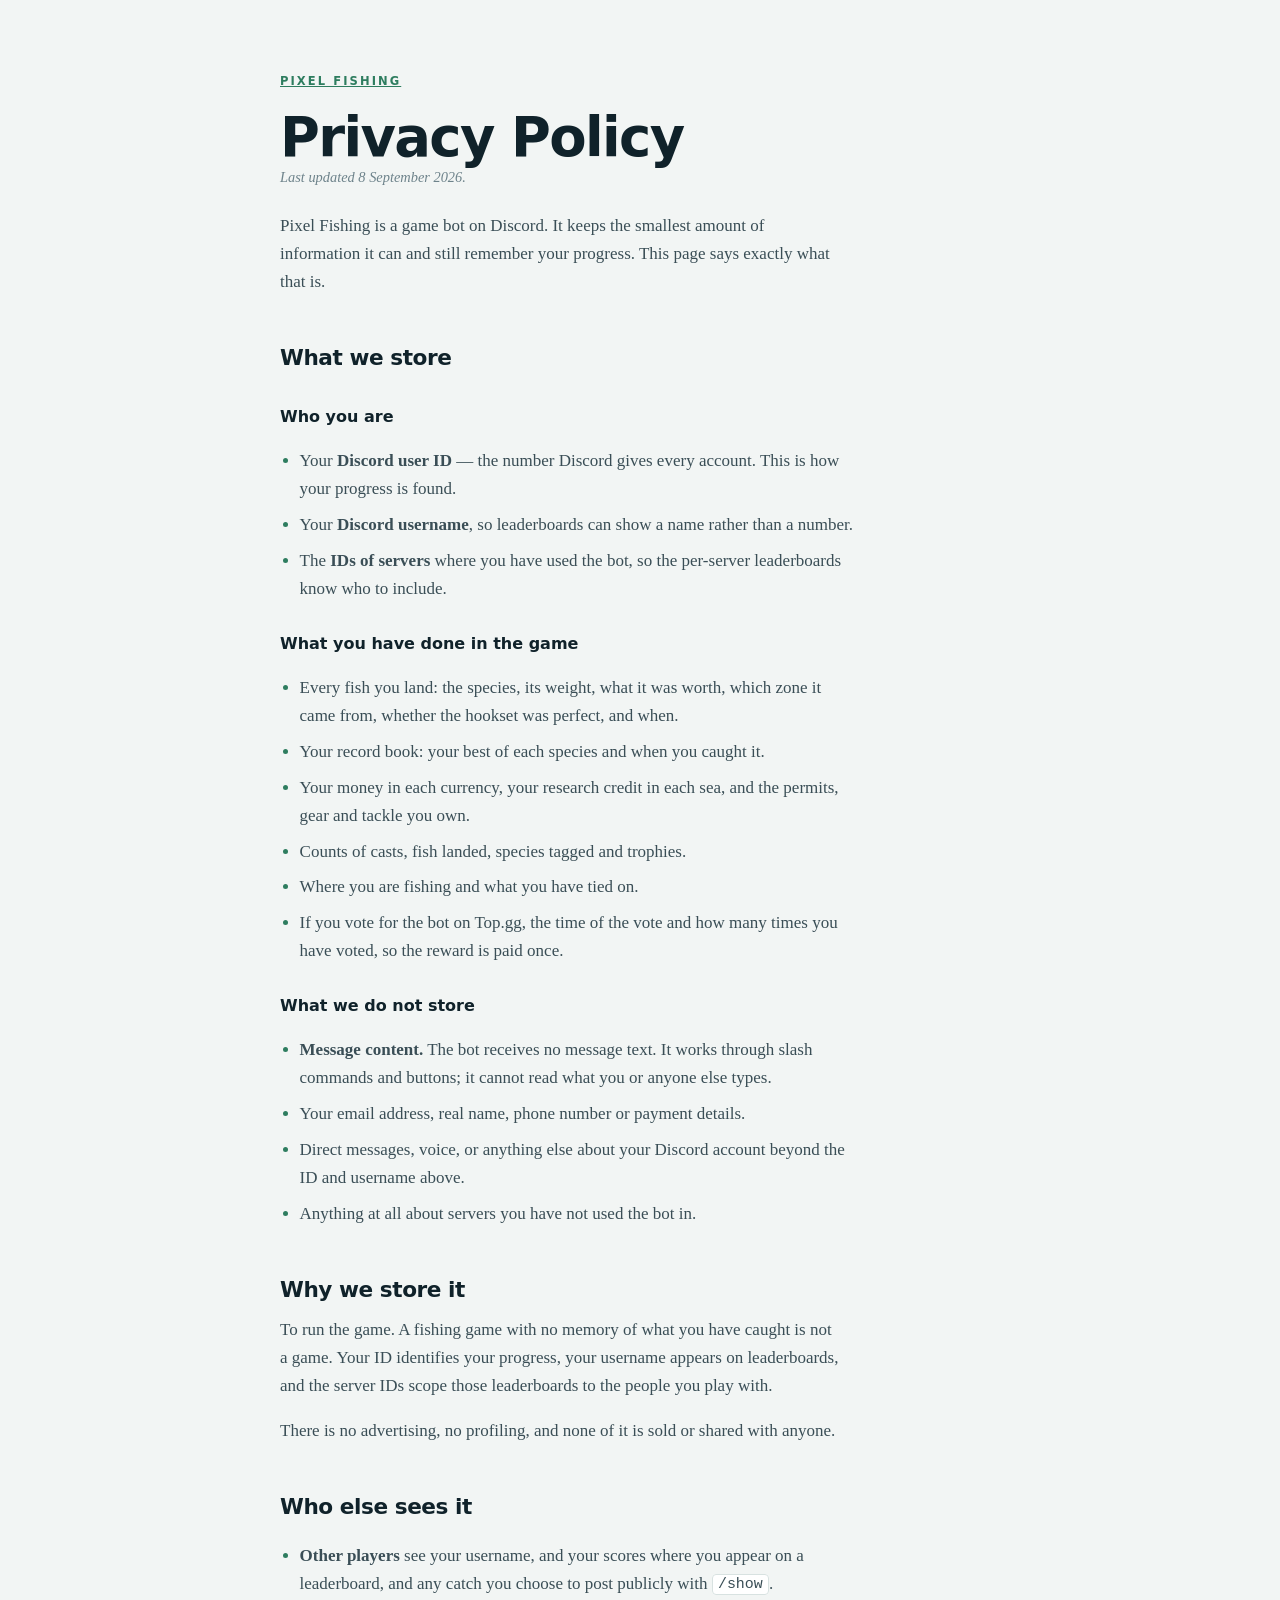
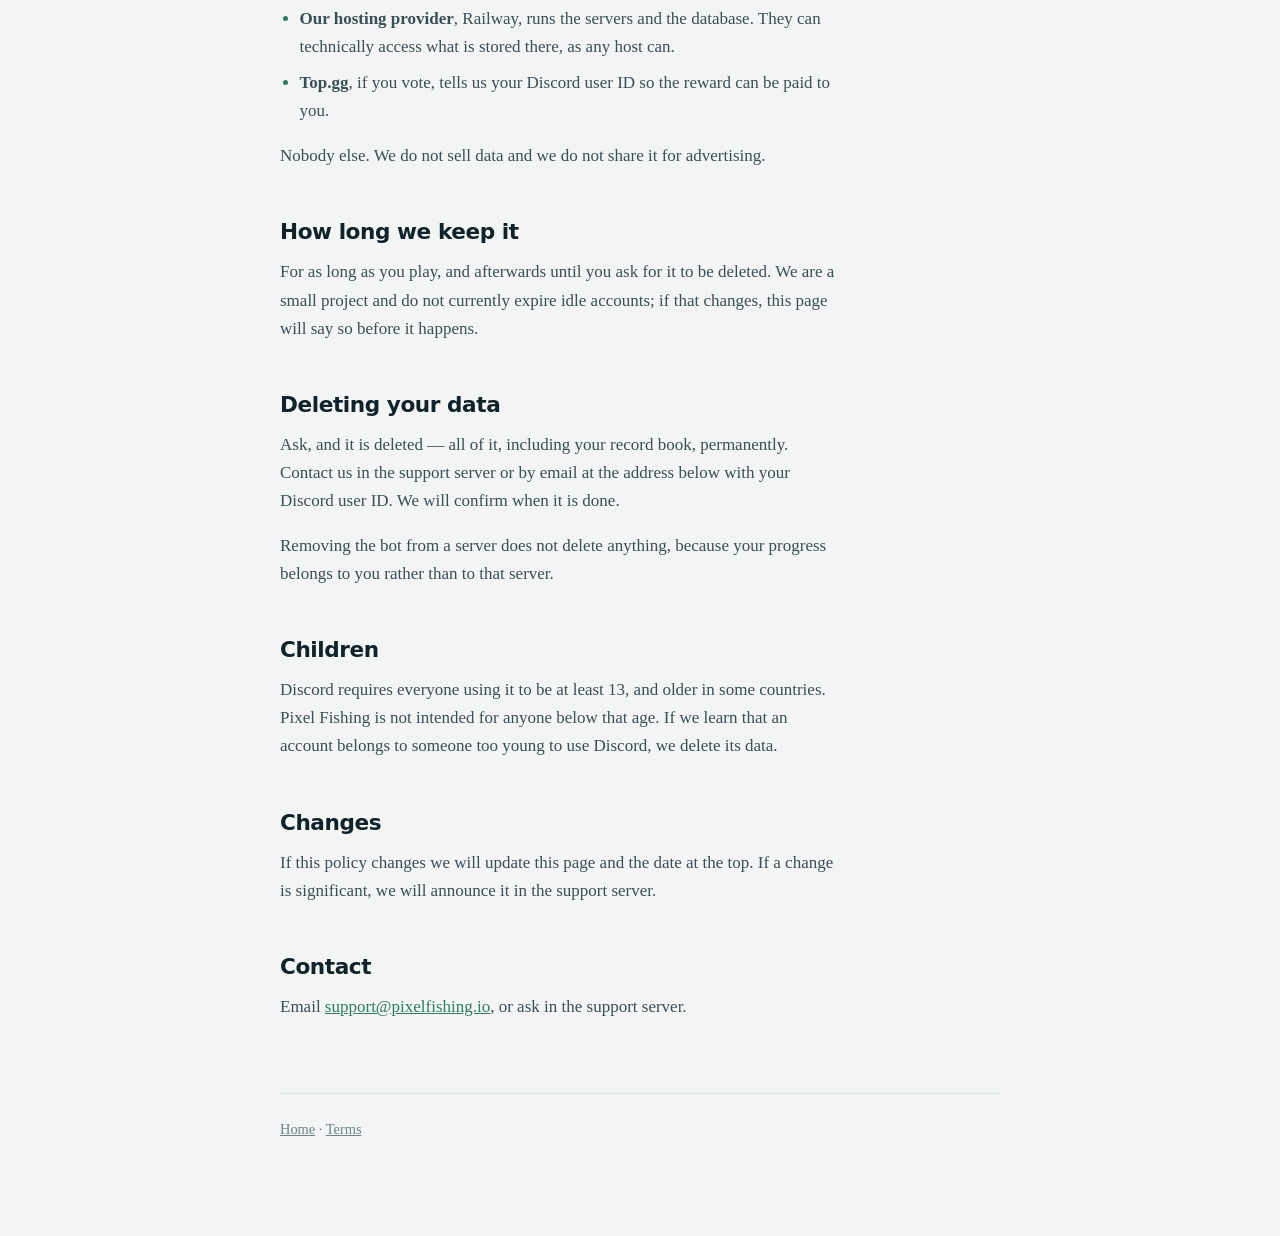
==== privacy.html @ a8f02320 "The pixelfishing.io website Plain HTML and one stylesheet, served by GitHub Pages. The landing page," ====
<!doctype html>
<html lang="en">
<head>
<meta charset="utf-8">
<meta name="viewport" content="width=device-width, initial-scale=1">
<title>Privacy Policy — Pixel Fishing</title>
<meta name="description" content="What Pixel Fishing stores, why, for how long, and how to have it deleted.">
<link rel="icon" href="img/icon.png">
<link rel="stylesheet" href="style.css">
</head>
<body>
<div class="wrap">

<header>
  <p class="tagline"><a href="index.html">Pixel Fishing</a></p>
  <h1>Privacy Policy</h1>
  <p class="updated">Last updated 8 September 2026.</p>
</header>

<p>Pixel Fishing is a game bot on Discord. It keeps the smallest amount of information it can and still remember your progress. This page says exactly what that is.</p>

<h2>What we store</h2>

<h3>Who you are</h3>
<ul>
  <li>Your <strong>Discord user ID</strong> — the number Discord gives every account. This is how your progress is found.</li>
  <li>Your <strong>Discord username</strong>, so leaderboards can show a name rather than a number.</li>
  <li>The <strong>IDs of servers</strong> where you have used the bot, so the per-server leaderboards know who to include.</li>
</ul>

<h3>What you have done in the game</h3>
<ul>
  <li>Every fish you land: the species, its weight, what it was worth, which zone it came from, whether the hookset was perfect, and when.</li>
  <li>Your record book: your best of each species and when you caught it.</li>
  <li>Your money in each currency, your research credit in each sea, and the permits, gear and tackle you own.</li>
  <li>Counts of casts, fish landed, species tagged and trophies.</li>
  <li>Where you are fishing and what you have tied on.</li>
  <li>If you vote for the bot on Top.gg, the time of the vote and how many times you have voted, so the reward is paid once.</li>
</ul>

<h3>What we do not store</h3>
<ul>
  <li><strong>Message content.</strong> The bot receives no message text. It works through slash commands and buttons; it cannot read what you or anyone else types.</li>
  <li>Your email address, real name, phone number or payment details.</li>
  <li>Direct messages, voice, or anything else about your Discord account beyond the ID and username above.</li>
  <li>Anything at all about servers you have not used the bot in.</li>
</ul>

<h2>Why we store it</h2>
<p>To run the game. A fishing game with no memory of what you have caught is not a game. Your ID identifies your progress, your username appears on leaderboards, and the server IDs scope those leaderboards to the people you play with.</p>
<p>There is no advertising, no profiling, and none of it is sold or shared with anyone.</p>

<h2>Who else sees it</h2>
<ul>
  <li><strong>Other players</strong> see your username, and your scores where you appear on a leaderboard, and any catch you choose to post publicly with <code>/show</code>.</li>
  <li><strong>Our hosting provider</strong>, Railway, runs the servers and the database. They can technically access what is stored there, as any host can.</li>
  <li><strong>Top.gg</strong>, if you vote, tells us your Discord user ID so the reward can be paid to you.</li>
</ul>
<p>Nobody else. We do not sell data and we do not share it for advertising.</p>

<h2>How long we keep it</h2>
<p>For as long as you play, and afterwards until you ask for it to be deleted. We are a small project and do not currently expire idle accounts; if that changes, this page will say so before it happens.</p>

<h2>Deleting your data</h2>
<p>Ask, and it is deleted — all of it, including your record book, permanently. Contact us in the support server or by email at the address below with your Discord user ID. We will confirm when it is done.</p>
<p>Removing the bot from a server does not delete anything, because your progress belongs to you rather than to that server.</p>

<h2>Children</h2>
<p>Discord requires everyone using it to be at least 13, and older in some countries. Pixel Fishing is not intended for anyone below that age. If we learn that an account belongs to someone too young to use Discord, we delete its data.</p>

<h2>Changes</h2>
<p>If this policy changes we will update this page and the date at the top. If a change is significant, we will announce it in the support server.</p>

<h2>Contact</h2>
<p>Email <a href="mailto:support@pixelfishing.io">support@pixelfishing.io</a>, or ask in the support server.</p>

<footer>
  <p><a href="index.html">Home</a> &middot; <a href="terms.html">Terms</a></p>
</footer>

</div>
</body>
</html>
---- style.css ----
/* Pixel Fishing — the palette is the bot's own accent colours, so the site
   and the panels in Discord look like the same game. */
:root {
  --sea:    #2E7D5F;
  --deep:   #0B1A20;
  --paper:  #F2F5F4;
  --card:   #FFFFFF;
  --ink:    #10222A;
  --body:   #3A4E56;
  --mute:   #6E838B;
  --line:   #D8E2E1;
  --gold:   #A8720F;
  --blue:   #26688A;
}
@media (prefers-color-scheme: dark) {
  :root {
    --paper: #08141A; --card: #0F222C; --ink: #E9F2F2; --body: #B4C7CC;
    --mute: #7C9298; --line: #1C333E; --sea: #4FB68C; --gold: #D9A445; --blue: #5AA6CE;
  }
}
* { box-sizing: border-box; }
body {
  margin: 0; padding: 0 20px 80px;
  background: var(--paper); color: var(--body);
  font: 17px/1.65 ui-serif, Georgia, "Times New Roman", serif;
  -webkit-font-smoothing: antialiased;
}
.wrap { max-width: 720px; margin: 0 auto; }
header { padding: 72px 0 8px; }
h1 {
  font-family: ui-sans-serif, system-ui, -apple-system, "Segoe UI", sans-serif;
  font-size: clamp(2.2rem, 7vw, 3.4rem); line-height: 1.05; letter-spacing: -.03em;
  font-weight: 800; color: var(--ink); margin: 0;
}
h2 {
  font-family: ui-sans-serif, system-ui, -apple-system, sans-serif;
  font-size: 1.35rem; letter-spacing: -.02em; font-weight: 700;
  color: var(--ink); margin: 44px 0 .4em;
}
h3 {
  font-family: ui-sans-serif, system-ui, -apple-system, sans-serif;
  font-size: 1rem; font-weight: 700; color: var(--ink); margin: 28px 0 .3em;
}
p, li { max-width: 66ch; }
p { margin: 0 0 1em; }
a { color: var(--sea); }
.lede { font-size: 1.2rem; color: var(--body); margin-top: 1em; }
.tagline {
  font-family: ui-sans-serif, system-ui, sans-serif; font-size: .72rem;
  font-weight: 700; letter-spacing: .18em; text-transform: uppercase;
  color: var(--sea); margin: 0 0 18px;
}
.buttons { display: flex; flex-wrap: wrap; gap: 12px; margin: 32px 0 8px; }
.btn {
  font-family: ui-sans-serif, system-ui, sans-serif; font-size: .95rem; font-weight: 600;
  text-decoration: none; padding: 11px 20px; border-radius: 8px;
  background: var(--sea); color: #fff; border: 1px solid transparent;
}
.btn.ghost { background: transparent; color: var(--ink); border-color: var(--line); }
ul { padding-left: 1.15em; }
li { margin-bottom: .45em; }
li::marker { color: var(--sea); }
.shots { display: grid; grid-template-columns: 1fr 1fr; gap: 14px; margin: 24px 0; }
@media (max-width: 620px) { .shots { grid-template-columns: 1fr; } }
.shots img { width: 100%; border-radius: 8px; border: 1px solid var(--line); display: block; }
footer {
  margin-top: 72px; padding-top: 24px; border-top: 1px solid var(--line);
  font-size: .9rem; color: var(--mute);
}
footer a { color: var(--mute); }
.updated { font-size: .9rem; color: var(--mute); font-style: italic; }
code {
  font-family: ui-monospace, Menlo, monospace; font-size: .88em;
  background: var(--card); border: 1px solid var(--line); border-radius: 4px; padding: .08em .35em;
}
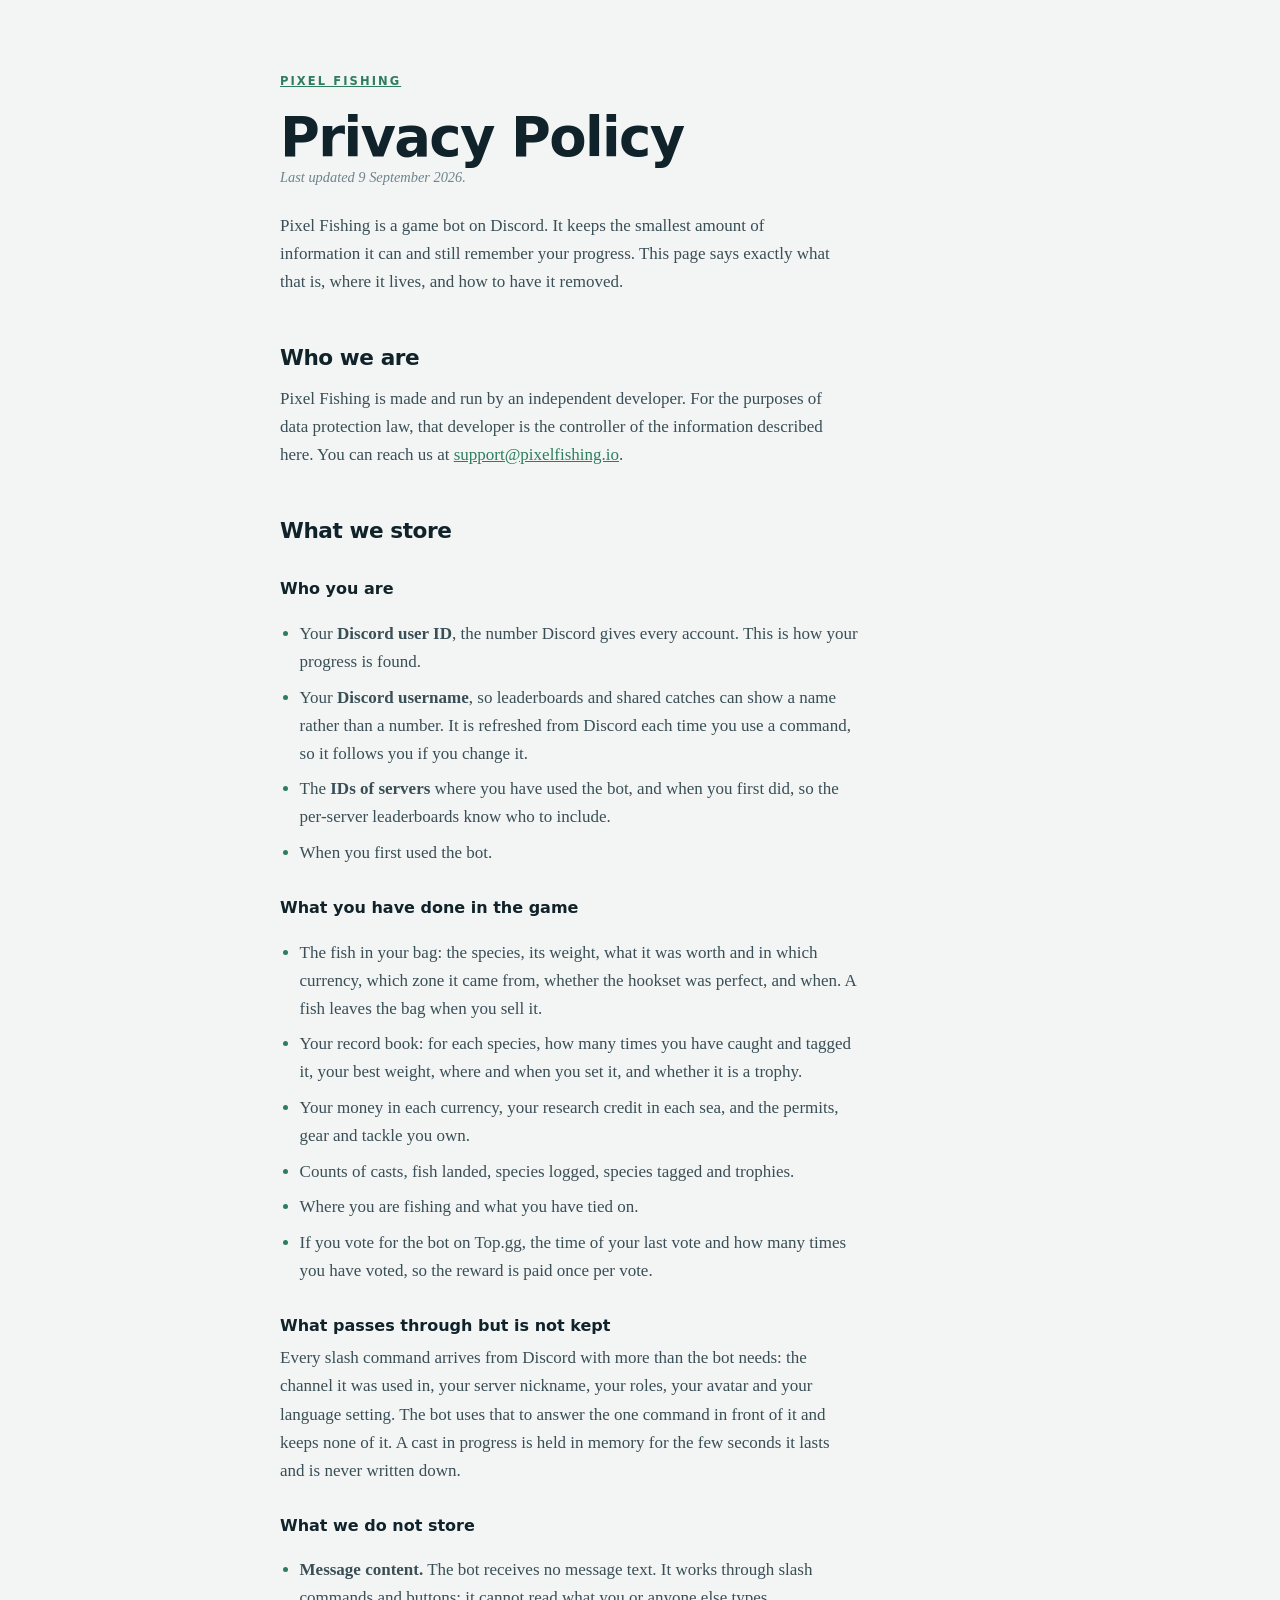
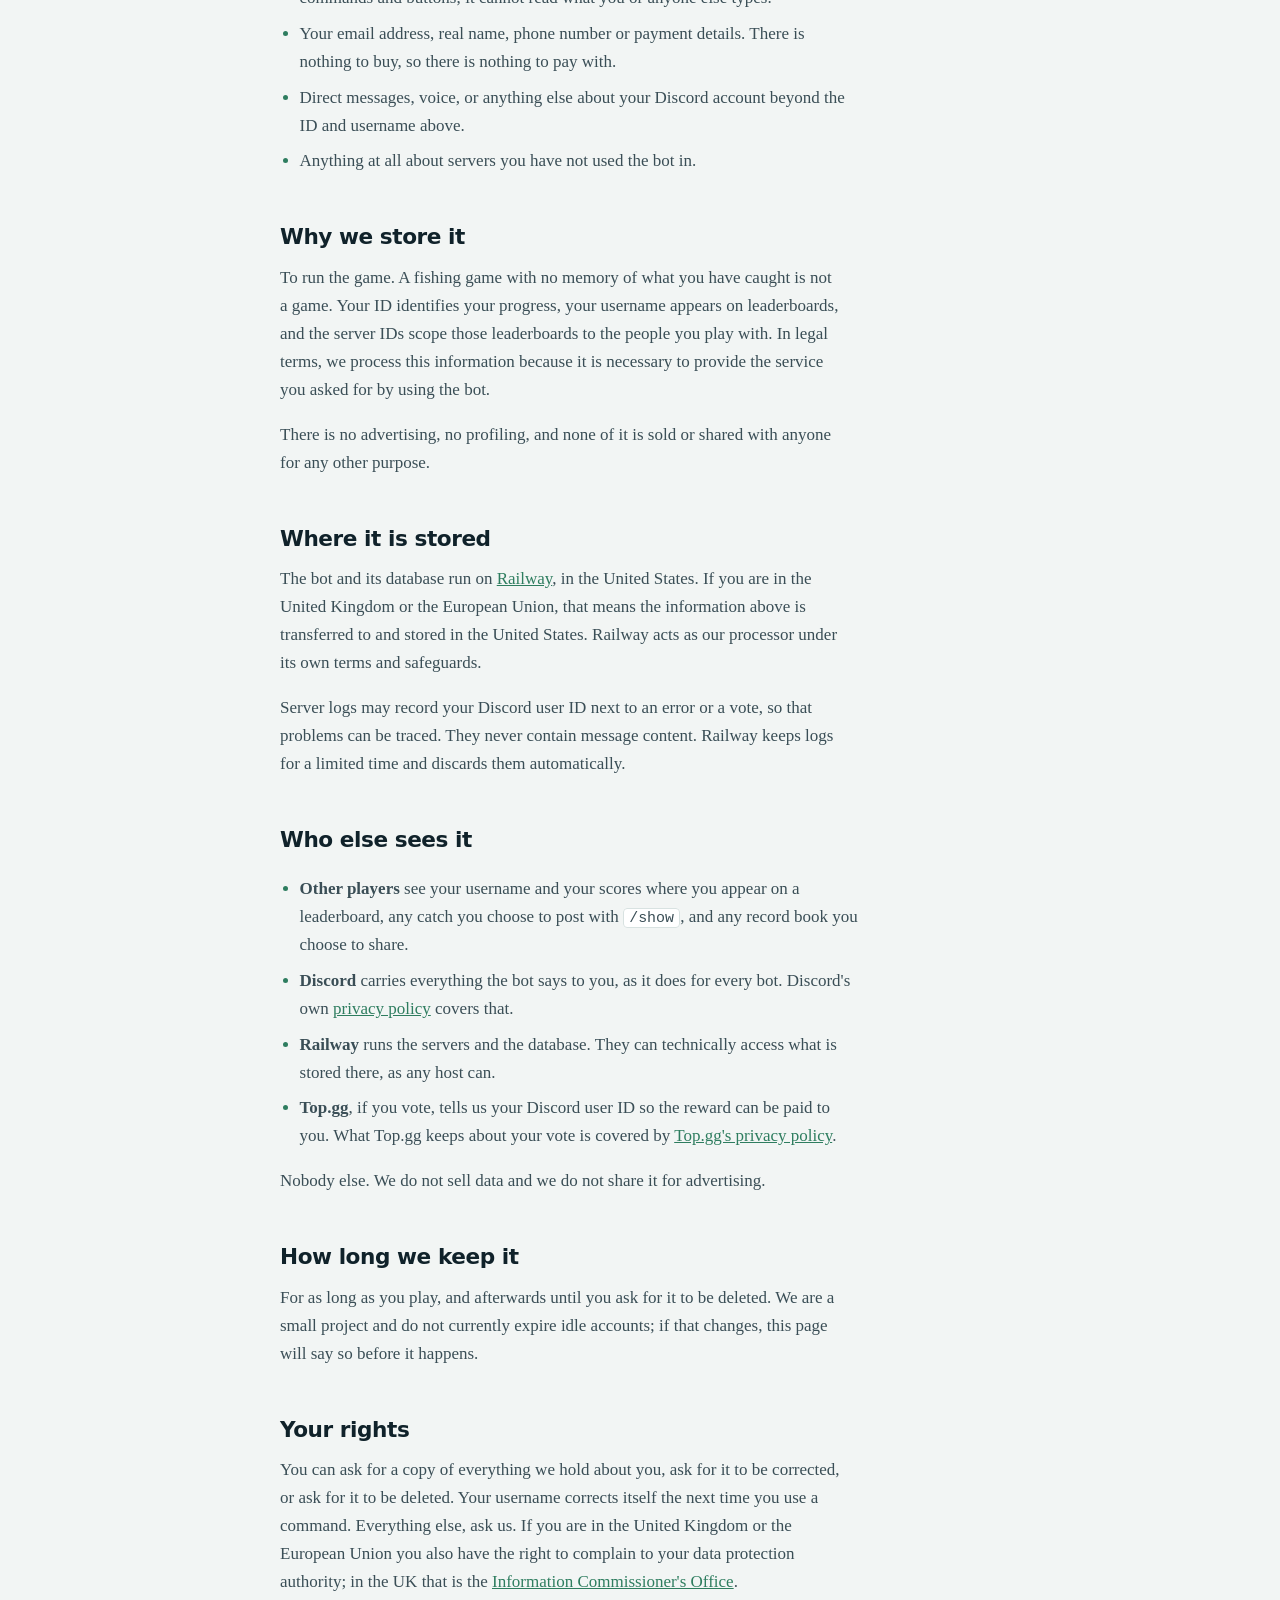
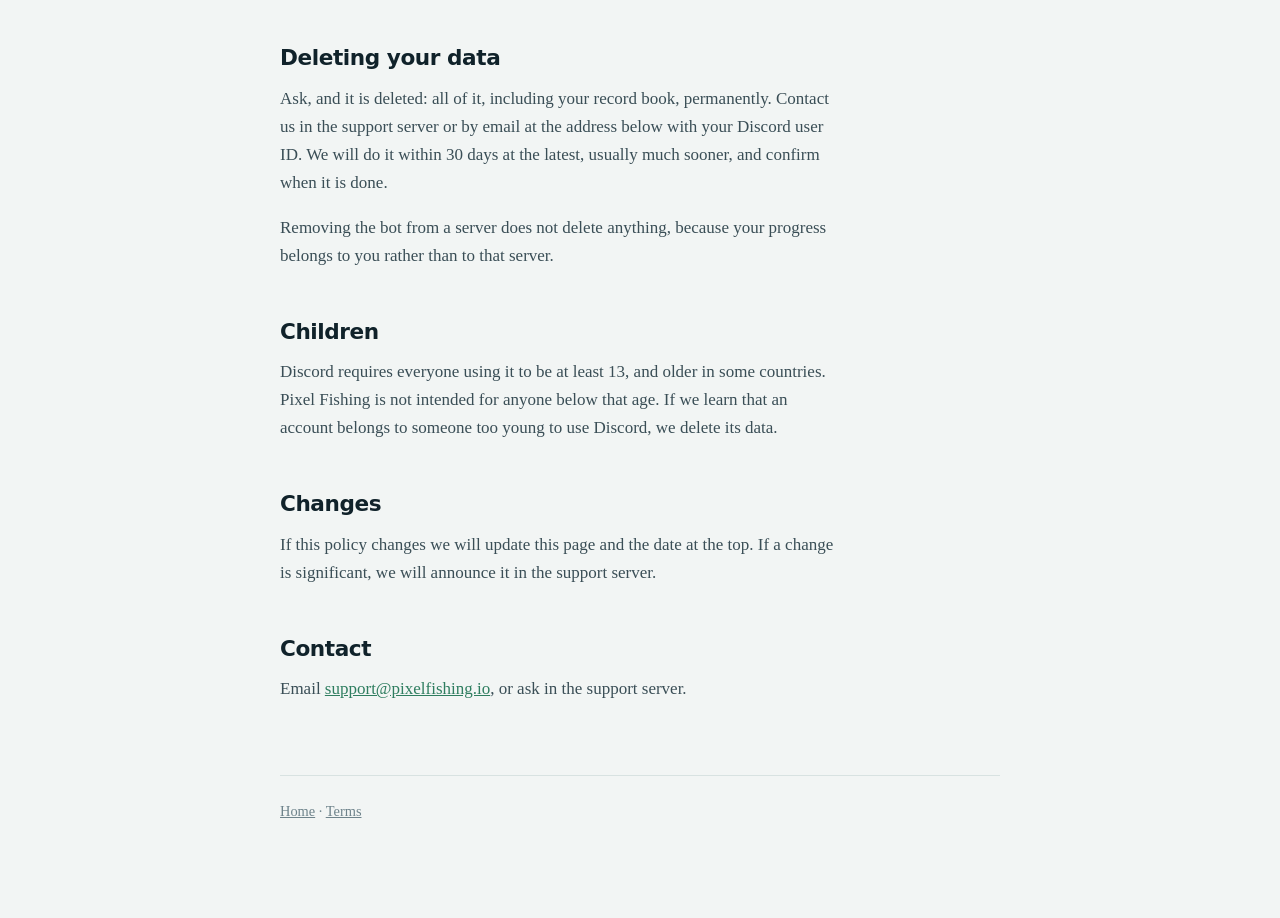
==== commit bd0cb3d7: "Privacy policy and terms: where data lives, logs, your rights, sharing, no purchases Both pages now " ====
--- a/privacy.html
+++ b/privacy.html
@@ -3,9 +3,9 @@
 <head>
 <meta charset="utf-8">
 <meta name="viewport" content="width=device-width, initial-scale=1">
-<title>Privacy Policy — Pixel Fishing</title>
-<meta name="description" content="What Pixel Fishing stores, why, for how long, and how to have it deleted.">
-<link rel="icon" href="img/icon.png">
+<title>Privacy Policy · Pixel Fishing</title>
+<meta name="description" content="What Pixel Fishing stores, why, where, for how long, and how to have it deleted.">
+<link rel="icon" href="data:image/svg+xml,%3Csvg xmlns='http://www.w3.org/2000/svg' viewBox='0 0 100 100'%3E%3Ctext y='.9em' font-size='90'%3E%F0%9F%8E%A3%3C/text%3E%3C/svg%3E">
 <link rel="stylesheet" href="style.css">
 </head>
 <body>
@@ -14,55 +14,70 @@
 <header>
   <p class="tagline"><a href="index.html">Pixel Fishing</a></p>
   <h1>Privacy Policy</h1>
-  <p class="updated">Last updated 8 September 2026.</p>
+  <p class="updated">Last updated 9 September 2026.</p>
 </header>
 
-<p>Pixel Fishing is a game bot on Discord. It keeps the smallest amount of information it can and still remember your progress. This page says exactly what that is.</p>
+<p>Pixel Fishing is a game bot on Discord. It keeps the smallest amount of information it can and still remember your progress. This page says exactly what that is, where it lives, and how to have it removed.</p>
+
+<h2>Who we are</h2>
+<p>Pixel Fishing is made and run by an independent developer. For the purposes of data protection law, that developer is the controller of the information described here. You can reach us at <a href="mailto:support@pixelfishing.io">support@pixelfishing.io</a>.</p>
 
 <h2>What we store</h2>
 
 <h3>Who you are</h3>
 <ul>
-  <li>Your <strong>Discord user ID</strong> — the number Discord gives every account. This is how your progress is found.</li>
-  <li>Your <strong>Discord username</strong>, so leaderboards can show a name rather than a number.</li>
-  <li>The <strong>IDs of servers</strong> where you have used the bot, so the per-server leaderboards know who to include.</li>
+  <li>Your <strong>Discord user ID</strong>, the number Discord gives every account. This is how your progress is found.</li>
+  <li>Your <strong>Discord username</strong>, so leaderboards and shared catches can show a name rather than a number. It is refreshed from Discord each time you use a command, so it follows you if you change it.</li>
+  <li>The <strong>IDs of servers</strong> where you have used the bot, and when you first did, so the per-server leaderboards know who to include.</li>
+  <li>When you first used the bot.</li>
 </ul>
 
 <h3>What you have done in the game</h3>
 <ul>
-  <li>Every fish you land: the species, its weight, what it was worth, which zone it came from, whether the hookset was perfect, and when.</li>
-  <li>Your record book: your best of each species and when you caught it.</li>
+  <li>The fish in your bag: the species, its weight, what it was worth and in which currency, which zone it came from, whether the hookset was perfect, and when. A fish leaves the bag when you sell it.</li>
+  <li>Your record book: for each species, how many times you have caught and tagged it, your best weight, where and when you set it, and whether it is a trophy.</li>
   <li>Your money in each currency, your research credit in each sea, and the permits, gear and tackle you own.</li>
-  <li>Counts of casts, fish landed, species tagged and trophies.</li>
+  <li>Counts of casts, fish landed, species logged, species tagged and trophies.</li>
   <li>Where you are fishing and what you have tied on.</li>
-  <li>If you vote for the bot on Top.gg, the time of the vote and how many times you have voted, so the reward is paid once.</li>
+  <li>If you vote for the bot on Top.gg, the time of your last vote and how many times you have voted, so the reward is paid once per vote.</li>
 </ul>
+
+<h3>What passes through but is not kept</h3>
+<p>Every slash command arrives from Discord with more than the bot needs: the channel it was used in, your server nickname, your roles, your avatar and your language setting. The bot uses that to answer the one command in front of it and keeps none of it. A cast in progress is held in memory for the few seconds it lasts and is never written down.</p>
 
 <h3>What we do not store</h3>
 <ul>
   <li><strong>Message content.</strong> The bot receives no message text. It works through slash commands and buttons; it cannot read what you or anyone else types.</li>
-  <li>Your email address, real name, phone number or payment details.</li>
+  <li>Your email address, real name, phone number or payment details. There is nothing to buy, so there is nothing to pay with.</li>
   <li>Direct messages, voice, or anything else about your Discord account beyond the ID and username above.</li>
   <li>Anything at all about servers you have not used the bot in.</li>
 </ul>
 
 <h2>Why we store it</h2>
-<p>To run the game. A fishing game with no memory of what you have caught is not a game. Your ID identifies your progress, your username appears on leaderboards, and the server IDs scope those leaderboards to the people you play with.</p>
-<p>There is no advertising, no profiling, and none of it is sold or shared with anyone.</p>
+<p>To run the game. A fishing game with no memory of what you have caught is not a game. Your ID identifies your progress, your username appears on leaderboards, and the server IDs scope those leaderboards to the people you play with. In legal terms, we process this information because it is necessary to provide the service you asked for by using the bot.</p>
+<p>There is no advertising, no profiling, and none of it is sold or shared with anyone for any other purpose.</p>
+
+<h2>Where it is stored</h2>
+<p>The bot and its database run on <a href="https://railway.com">Railway</a>, in the United States. If you are in the United Kingdom or the European Union, that means the information above is transferred to and stored in the United States. Railway acts as our processor under its own terms and safeguards.</p>
+<p>Server logs may record your Discord user ID next to an error or a vote, so that problems can be traced. They never contain message content. Railway keeps logs for a limited time and discards them automatically.</p>
 
 <h2>Who else sees it</h2>
 <ul>
-  <li><strong>Other players</strong> see your username, and your scores where you appear on a leaderboard, and any catch you choose to post publicly with <code>/show</code>.</li>
-  <li><strong>Our hosting provider</strong>, Railway, runs the servers and the database. They can technically access what is stored there, as any host can.</li>
-  <li><strong>Top.gg</strong>, if you vote, tells us your Discord user ID so the reward can be paid to you.</li>
+  <li><strong>Other players</strong> see your username and your scores where you appear on a leaderboard, any catch you choose to post with <code>/show</code>, and any record book you choose to share.</li>
+  <li><strong>Discord</strong> carries everything the bot says to you, as it does for every bot. Discord's own <a href="https://discord.com/privacy">privacy policy</a> covers that.</li>
+  <li><strong>Railway</strong> runs the servers and the database. They can technically access what is stored there, as any host can.</li>
+  <li><strong>Top.gg</strong>, if you vote, tells us your Discord user ID so the reward can be paid to you. What Top.gg keeps about your vote is covered by <a href="https://top.gg/privacy">Top.gg's privacy policy</a>.</li>
 </ul>
 <p>Nobody else. We do not sell data and we do not share it for advertising.</p>
 
 <h2>How long we keep it</h2>
 <p>For as long as you play, and afterwards until you ask for it to be deleted. We are a small project and do not currently expire idle accounts; if that changes, this page will say so before it happens.</p>
 
+<h2>Your rights</h2>
+<p>You can ask for a copy of everything we hold about you, ask for it to be corrected, or ask for it to be deleted. Your username corrects itself the next time you use a command. Everything else, ask us. If you are in the United Kingdom or the European Union you also have the right to complain to your data protection authority; in the UK that is the <a href="https://ico.org.uk">Information Commissioner's Office</a>.</p>
+
 <h2>Deleting your data</h2>
-<p>Ask, and it is deleted — all of it, including your record book, permanently. Contact us in the support server or by email at the address below with your Discord user ID. We will confirm when it is done.</p>
+<p>Ask, and it is deleted: all of it, including your record book, permanently. Contact us in the support server or by email at the address below with your Discord user ID. We will do it within 30 days at the latest, usually much sooner, and confirm when it is done.</p>
 <p>Removing the bot from a server does not delete anything, because your progress belongs to you rather than to that server.</p>
 
 <h2>Children</h2>
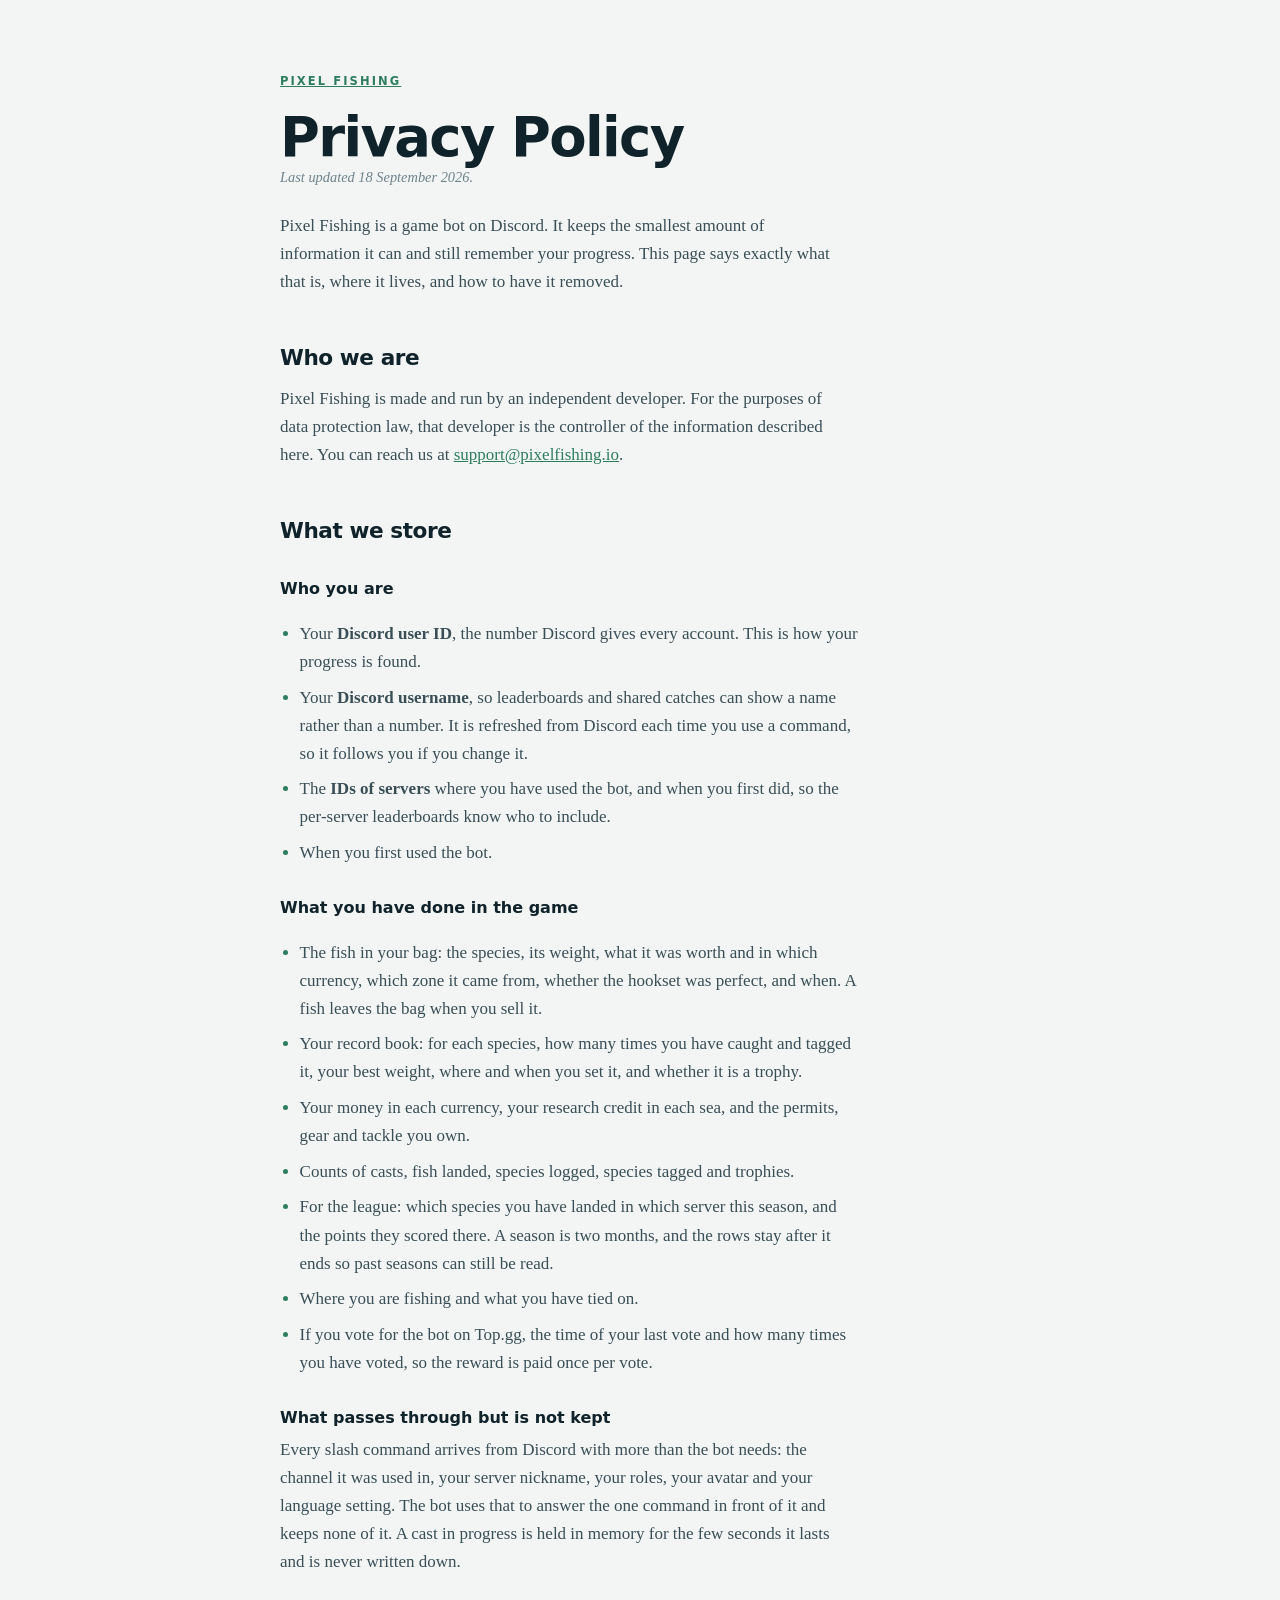
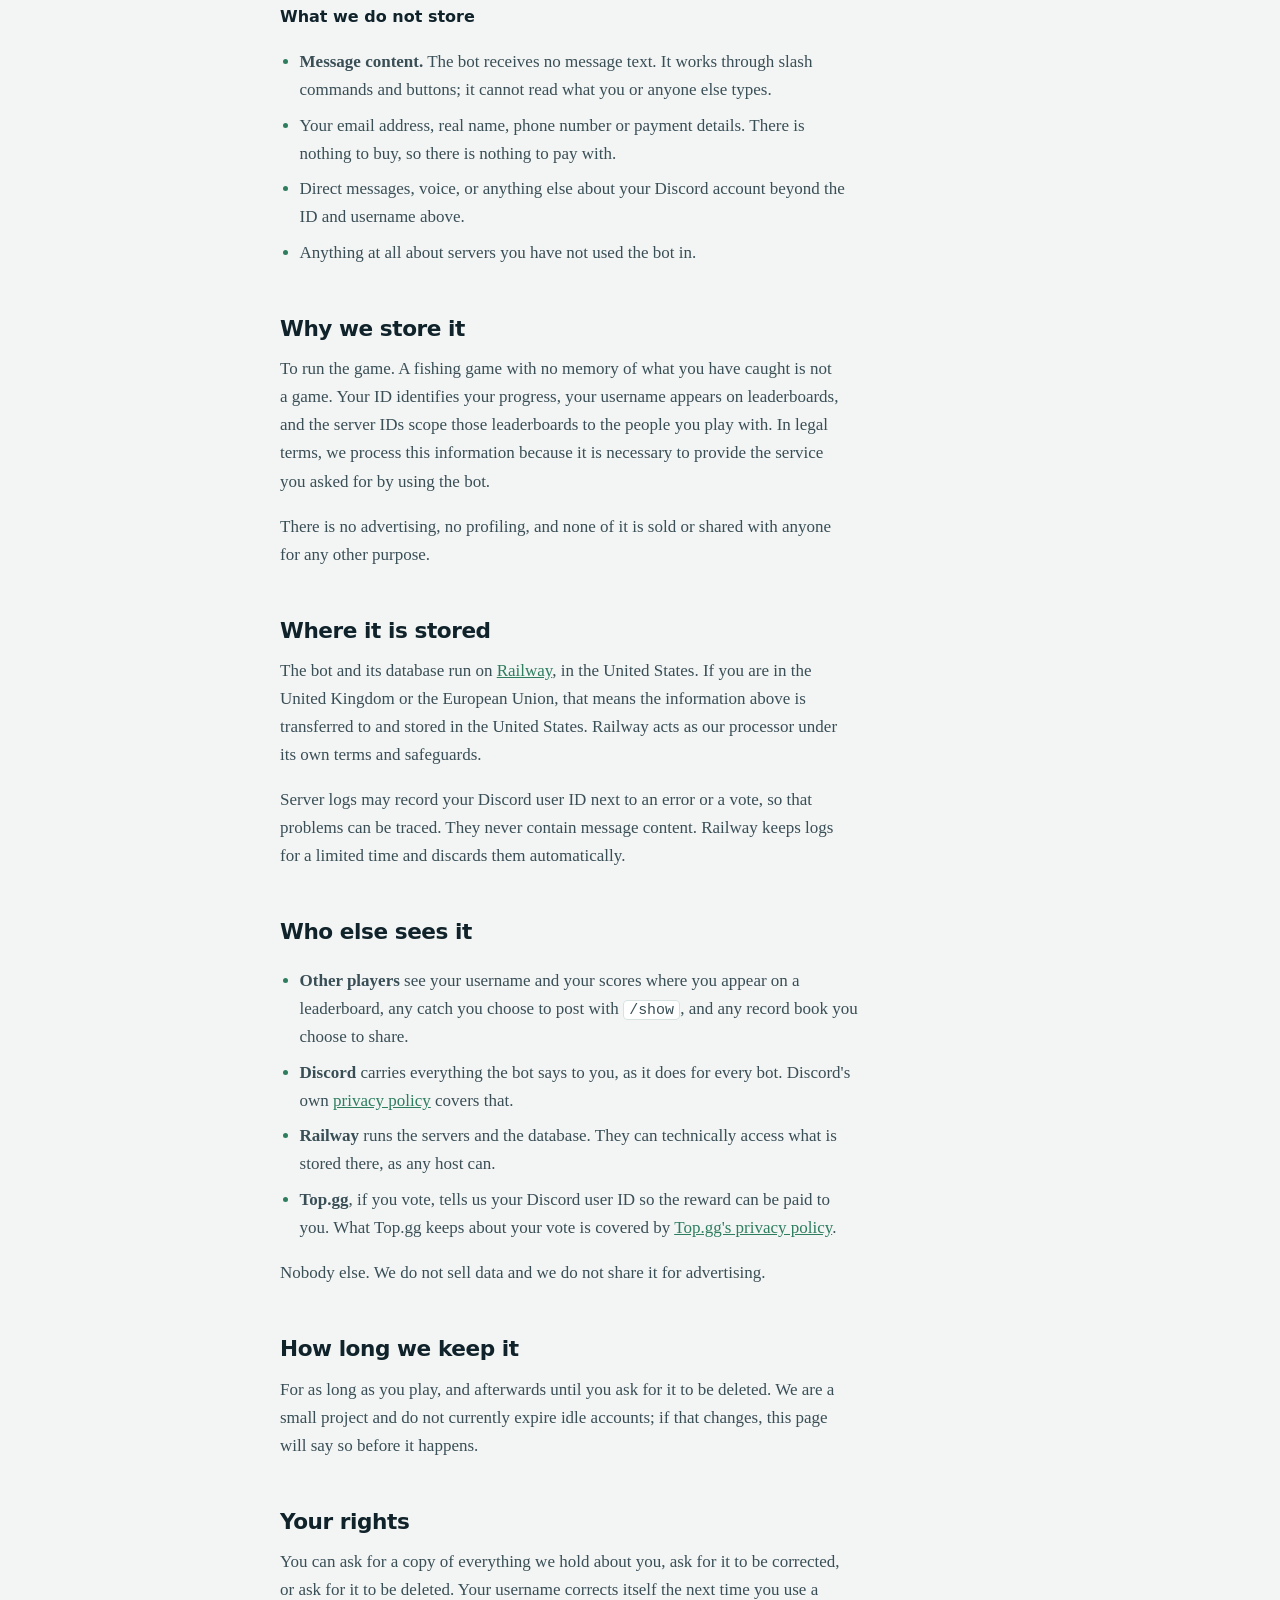
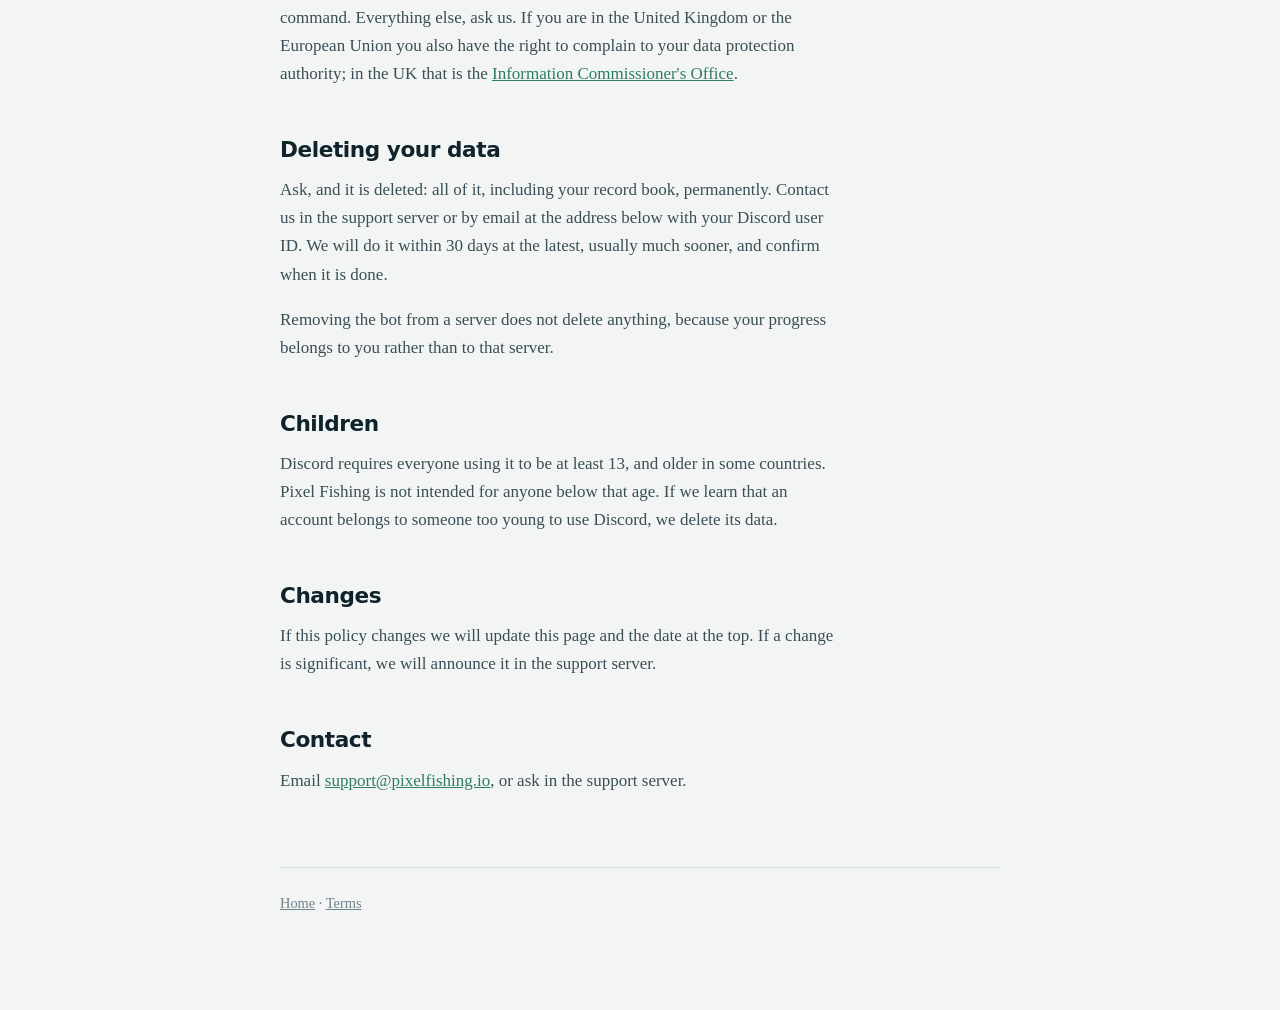
==== commit 24c73cc5: "The privacy page says what the league keeps A catch now scores for the server it was landed in, so t" ====
--- a/privacy.html
+++ b/privacy.html
@@ -14,7 +14,7 @@
 <header>
   <p class="tagline"><a href="index.html">Pixel Fishing</a></p>
   <h1>Privacy Policy</h1>
-  <p class="updated">Last updated 9 September 2026.</p>
+  <p class="updated">Last updated 18 September 2026.</p>
 </header>
 
 <p>Pixel Fishing is a game bot on Discord. It keeps the smallest amount of information it can and still remember your progress. This page says exactly what that is, where it lives, and how to have it removed.</p>
@@ -38,6 +38,7 @@
   <li>Your record book: for each species, how many times you have caught and tagged it, your best weight, where and when you set it, and whether it is a trophy.</li>
   <li>Your money in each currency, your research credit in each sea, and the permits, gear and tackle you own.</li>
   <li>Counts of casts, fish landed, species logged, species tagged and trophies.</li>
+  <li>For the league: which species you have landed in which server this season, and the points they scored there. A season is two months, and the rows stay after it ends so past seasons can still be read.</li>
   <li>Where you are fishing and what you have tied on.</li>
   <li>If you vote for the bot on Top.gg, the time of your last vote and how many times you have voted, so the reward is paid once per vote.</li>
 </ul>
